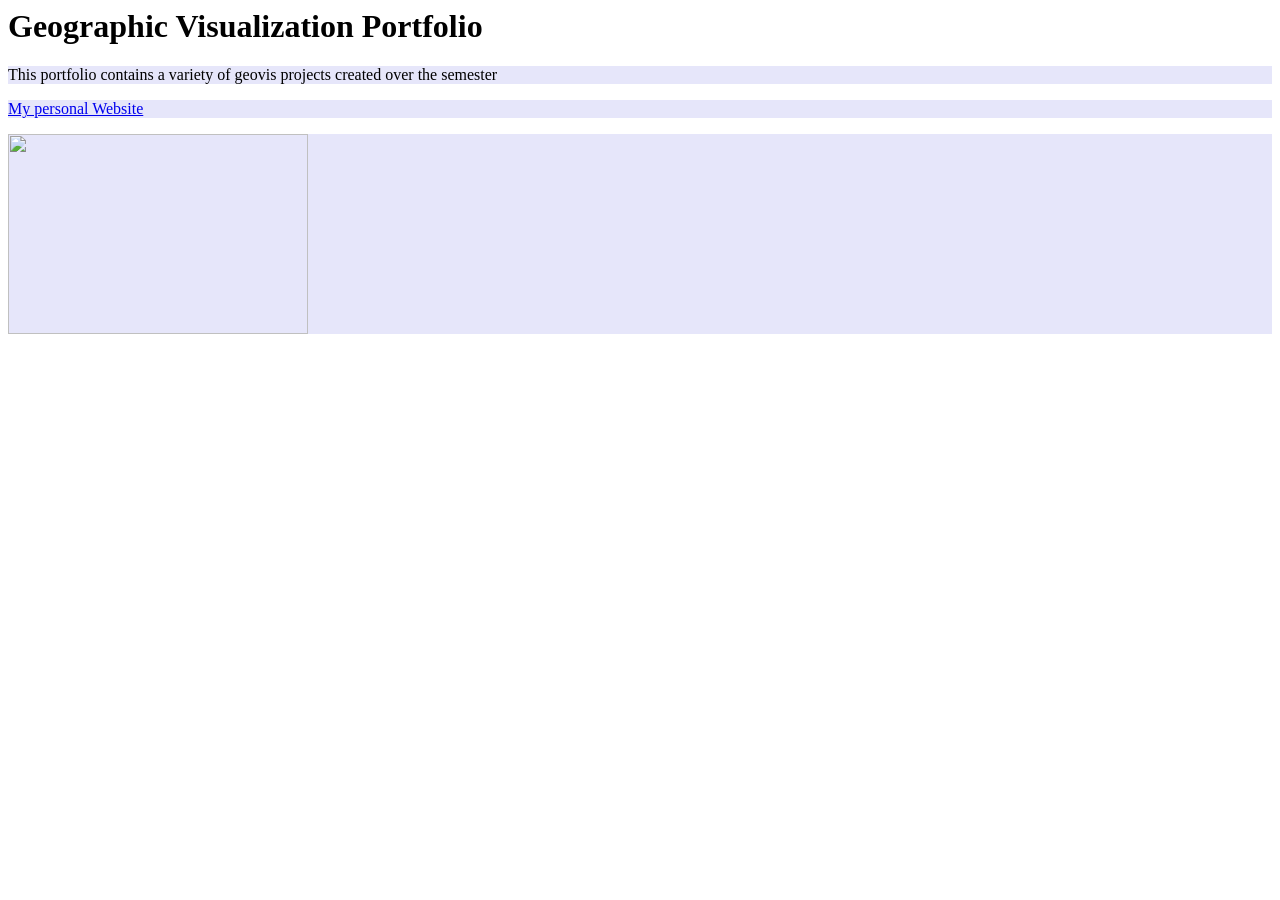
==== index.html @ 64fba442 "Portfolio Styling Created css folder with styling code added into main index.html. Changed font, hea" ====
<!DOCTYPE html
<html>
<!--Put everything inside html tag!-->
<head>
  <title> Geographic Visualization Portfolio </title>

    <link href="css/styles.css" rel="stylesheet">
<!--Background Color = Changes background of paragraph text!-->

</head>
<body>
  <h1> Geographic Visualization Portfolio </h1>
<!-- Generic way of describing titles!-->
  <p> This portfolio contains a variety of geovis projects created over the semester </p>




  <p> <a href="https://geog3540.github.io/obarstad/"> My personal Website </a> </p>
  <!-- This is the URL to my github website, the title next to it is the name of the link to click on that views the website !-->




<p> <img src="images/squirrelTEST.jpg" style="width:300px; height:200px;" /> </p>
<!-- Download image (maps) to d: drive Github folder and type in anme of file to upload image !-->
<!-- index.html is within same folder as image, you can include images within folder for organization, then you must change the name of to 'image/squirrelTEST.jpg' so you it will from that folder !-->




</body>





</html>
---- css/styles.css ----
p {
background-color: #E6E6FA

}

h1 {
  font-family: Geneva;
  color: black
}

a:hover{
  color: purple
}
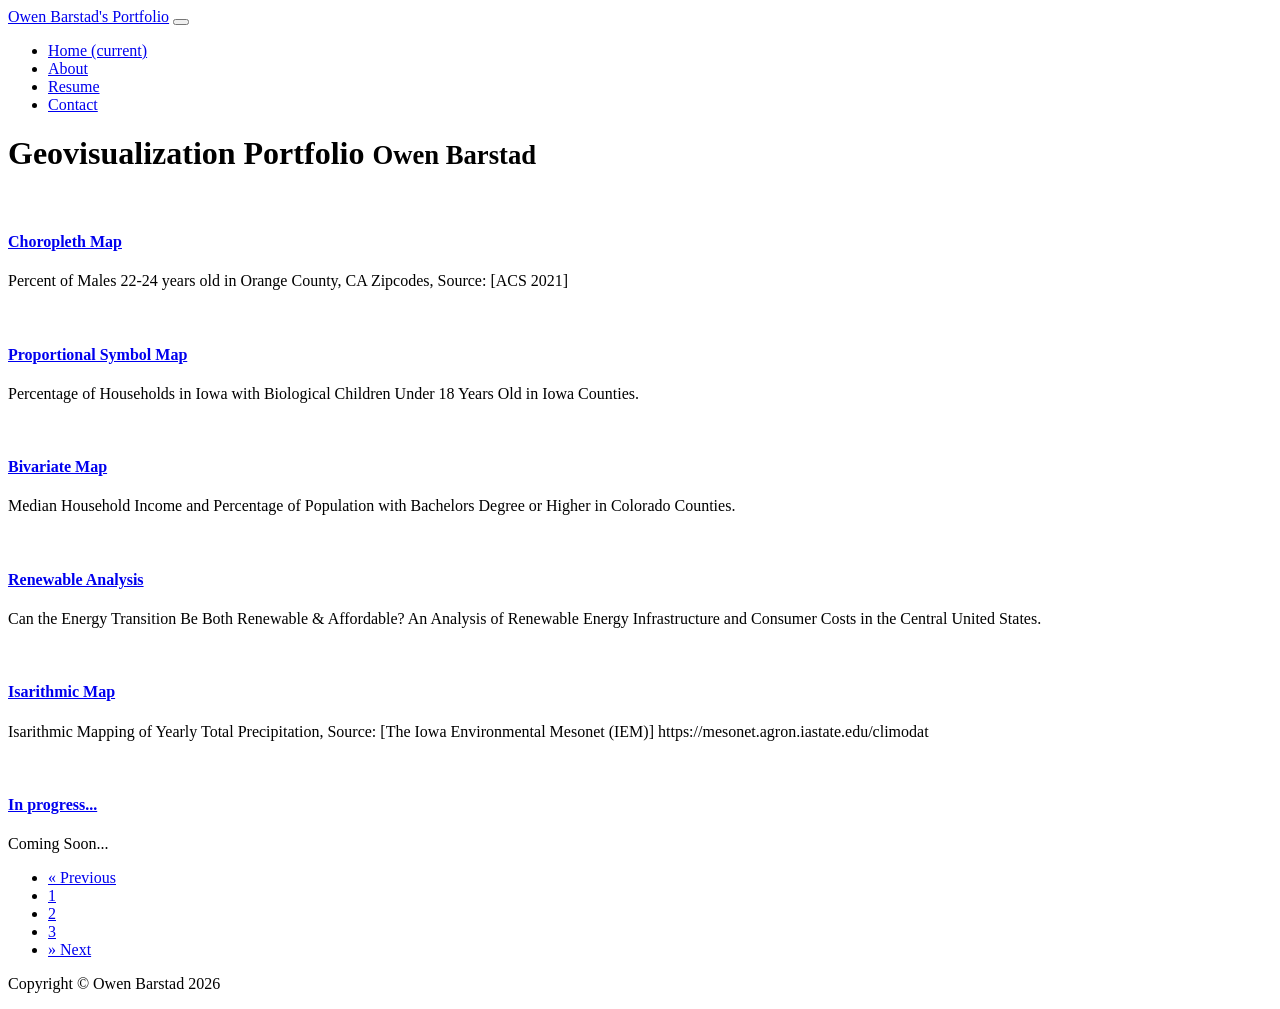
==== commit 761abc3a: "'About' Added in better About Me section. Minor revision on titles." ====
--- a/index.html
+++ b/index.html
@@ -1,38 +1,171 @@
-<!DOCTYPE html
-<html>
-<!--Put everything inside html tag!-->
-<head>
-  <title> Geographic Visualization Portfolio </title>
+<!DOCTYPE html>
+<html lang="en">
 
-    <link href="css/styles.css" rel="stylesheet">
-<!--Background Color = Changes background of paragraph text!-->
+  <head>
 
-</head>
-<body>
-  <h1> Geographic Visualization Portfolio </h1>
-<!-- Generic way of describing titles!-->
-  <p> This portfolio contains a variety of geovis projects created over the semester </p>
+    <meta charset="utf-8">
+    <meta name="viewport" content="width=device-width, initial-scale=1, shrink-to-fit=no">
+    <meta name="description" content="">
+    <meta name="author" content="">
 
+    <title>GeoVis Portfolio</title>
 
+    <!-- Bootstrap core CSS -->
+    <link href="vendor/bootstrap/css/bootstrap.min.css" rel="stylesheet">
 
+    <!-- Custom styles for this template -->
+    <link href="css/3-col-portfolio.css" rel="stylesheet">
 
-  <p> <a href="https://geog3540.github.io/obarstad/"> My personal Website </a> </p>
-  <!-- This is the URL to my github website, the title next to it is the name of the link to click on that views the website !-->
+  </head>
 
+  <body>
 
+    <!-- Navigation -->
+    <nav class="navbar navbar-expand-lg navbar-dark bg-dark fixed-top">
+      <div class="container">
+        <a class="navbar-brand" href="index.html">Owen Barstad's Portfolio</a>
+        <button class="navbar-toggler" type="button" data-toggle="collapse" data-target="#navbarResponsive" aria-controls="navbarResponsive" aria-expanded="false" aria-label="Toggle navigation">
+          <span class="navbar-toggler-icon"></span>
+        </button>
+        <div class="collapse navbar-collapse" id="navbarResponsive">
+          <ul class="navbar-nav ml-auto">
+            <li class="nav-item active">
+              <a class="nav-link" href="index.html">Home
+                <span class="sr-only">(current)</span>
+              </a>
+            </li>
+            <li class="nav-item">
+              <a class="nav-link" href="shortbio.html">About</a>
+            </li>
+            <li class="nav-item">
+              <a class="nav-link" href="files/resume2026.pdf">Resume</a>
+            </li>
+            <li class="nav-item">
+              <a class="nav-link" href="mailto:owen-barstad@uiowa.edu">Contact</a>
+            </li>
+          </ul>
+        </div>
+      </div>
+    </nav>
 
+    <!-- Page Content -->
+    <div class="container">
 
-<p> <img src="images/squirrelTEST.jpg" style="width:300px; height:200px;" /> </p>
-<!-- Download image (maps) to d: drive Github folder and type in anme of file to upload image !-->
-<!-- index.html is within same folder as image, you can include images within folder for organization, then you must change the name of to 'image/squirrelTEST.jpg' so you it will from that folder !-->
+      <!-- Page Heading -->
+      <h1 class="my-4">Geovisualization Portfolio
+        <small>Owen Barstad</small>
+      </h1>
 
+      <div class="row">
+        <div class="col-lg-4 col-sm-6 portfolio-item">
+          <div class="card h-100">
+            <a href="#"><img class="card-img-top" src="mapimages/choropleth1.png" alt=""></a>
+            <div class="card-body">
+              <h4 class="card-title">
+                <a href="https://observablehq.com/d/becd263b1c3b980b">Choropleth Map</a>
+              </h4>
+              <p class="card-text">Percent of Males 22-24 years old in Orange County, CA Zipcodes, Source: [ACS 2021]</p>
+            </div>
+          </div>
+        </div>
+        <div class="col-lg-4 col-sm-6 portfolio-item">
+          <div class="card h-100">
+            <a href="#"><img class="card-img-top" src="mapimages/graduatedSymbols.png" alt=""></a>
+            <div class="card-body">
+              <h4 class="card-title">
+                <a href="https://observablehq.com/d/53599685af2bff85">Proportional Symbol Map</a>
+              </h4>
+              <p class="card-text">Percentage of Households in Iowa with Biological Children Under 18 Years Old in Iowa Counties. </p>
+            </div>
+          </div>
+        </div>
+        <div class="col-lg-4 col-sm-6 portfolio-item">
+          <div class="card h-100">
+            <a href="#"><img class="card-img-top" src="mapimages/bivariateMap.png" alt=""></a>
+            <div class="card-body">
+              <h4 class="card-title">
+                <a href="https://observablehq.com/d/60eb76ea3e2be752">Bivariate Map</a>
+              </h4>
+              <p class="card-text">Median Household Income and Percentage of Population with Bachelors Degree or Higher in Colorado Counties. </p>
+            </div>
+          </div>
+        </div>
+        <div class="col-lg-4 col-sm-6 portfolio-item">
+          <div class="card h-100">
+            <a href="#"><img class="card-img-top" src="mapimages/energyFigure.png" alt=""></a>
+            <div class="card-body">
+              <h4 class="card-title">
+                <a href="https://observablehq.com/d/af1c53c225a16af6">Renewable Analysis</a>
+              </h4>
+              <p class="card-text">Can the Energy Transition Be Both Renewable & Affordable? An Analysis of Renewable Energy Infrastructure and Consumer Costs in the Central United States. </p>
+            </div>
+          </div>
+        </div>
+        <div class="col-lg-4 col-sm-6 portfolio-item">
+          <div class="card h-100">
+            <a href="#"><img class="card-img-top" src="mapimages/isarithmic.png" alt=""></a>
+            <div class="card-body">
+              <h4 class="card-title">
+                <a href="https://observablehq.com/@caglarkoylu/isarithmic-mapping-geog-3540">Isarithmic Map</a>
+              </h4>
+              <p class="card-text">Isarithmic Mapping of Yearly Total Precipitation, Source: [The Iowa Environmental Mesonet (IEM)] https://mesonet.agron.iastate.edu/climodat</p>
+            </div>
+          </div>
+        </div>
+        <div class="col-lg-4 col-sm-6 portfolio-item">
+          <div class="card h-100">
+            <a href="#"><img class="card-img-top" src="http://placehold.it/700x400" alt=""></a>
+            <div class="card-body">
+              <h4 class="card-title">
+                <a href="#">In progress...</a>
+              </h4>
+              <p class="card-text">Coming Soon...</p>
+            </div>
+          </div>
+        </div>
+      </div>
+      <!-- /.row -->
 
+      <!-- Pagination -->
+      <ul class="pagination justify-content-center">
+        <li class="page-item">
+          <a class="page-link" href="#" aria-label="Previous">
+            <span aria-hidden="true">&laquo;</span>
+            <span class="sr-only">Previous</span>
+          </a>
+        </li>
+        <li class="page-item">
+          <a class="page-link" href="#">1</a>
+        </li>
+        <li class="page-item">
+          <a class="page-link" href="#">2</a>
+        </li>
+        <li class="page-item">
+          <a class="page-link" href="#">3</a>
+        </li>
+        <li class="page-item">
+          <a class="page-link" href="#" aria-label="Next">
+            <span aria-hidden="true">&raquo;</span>
+            <span class="sr-only">Next</span>
+          </a>
+        </li>
+      </ul>
 
+    </div>
+    <!-- /.container -->
 
-</body>
+    <!-- Footer -->
+    <footer class="py-5 bg-dark">
+      <div class="container">
+        <p class="m-0 text-center text-white">Copyright &copy; Owen Barstad 2026</p>
+      </div>
+      <!-- /.container -->
+    </footer>
 
+    <!-- Bootstrap core JavaScript -->
+    <script src="vendor/jquery/jquery.min.js"></script>
+    <script src="vendor/bootstrap/js/bootstrap.bundle.min.js"></script>
 
-
-
+  </body>
 
 </html>
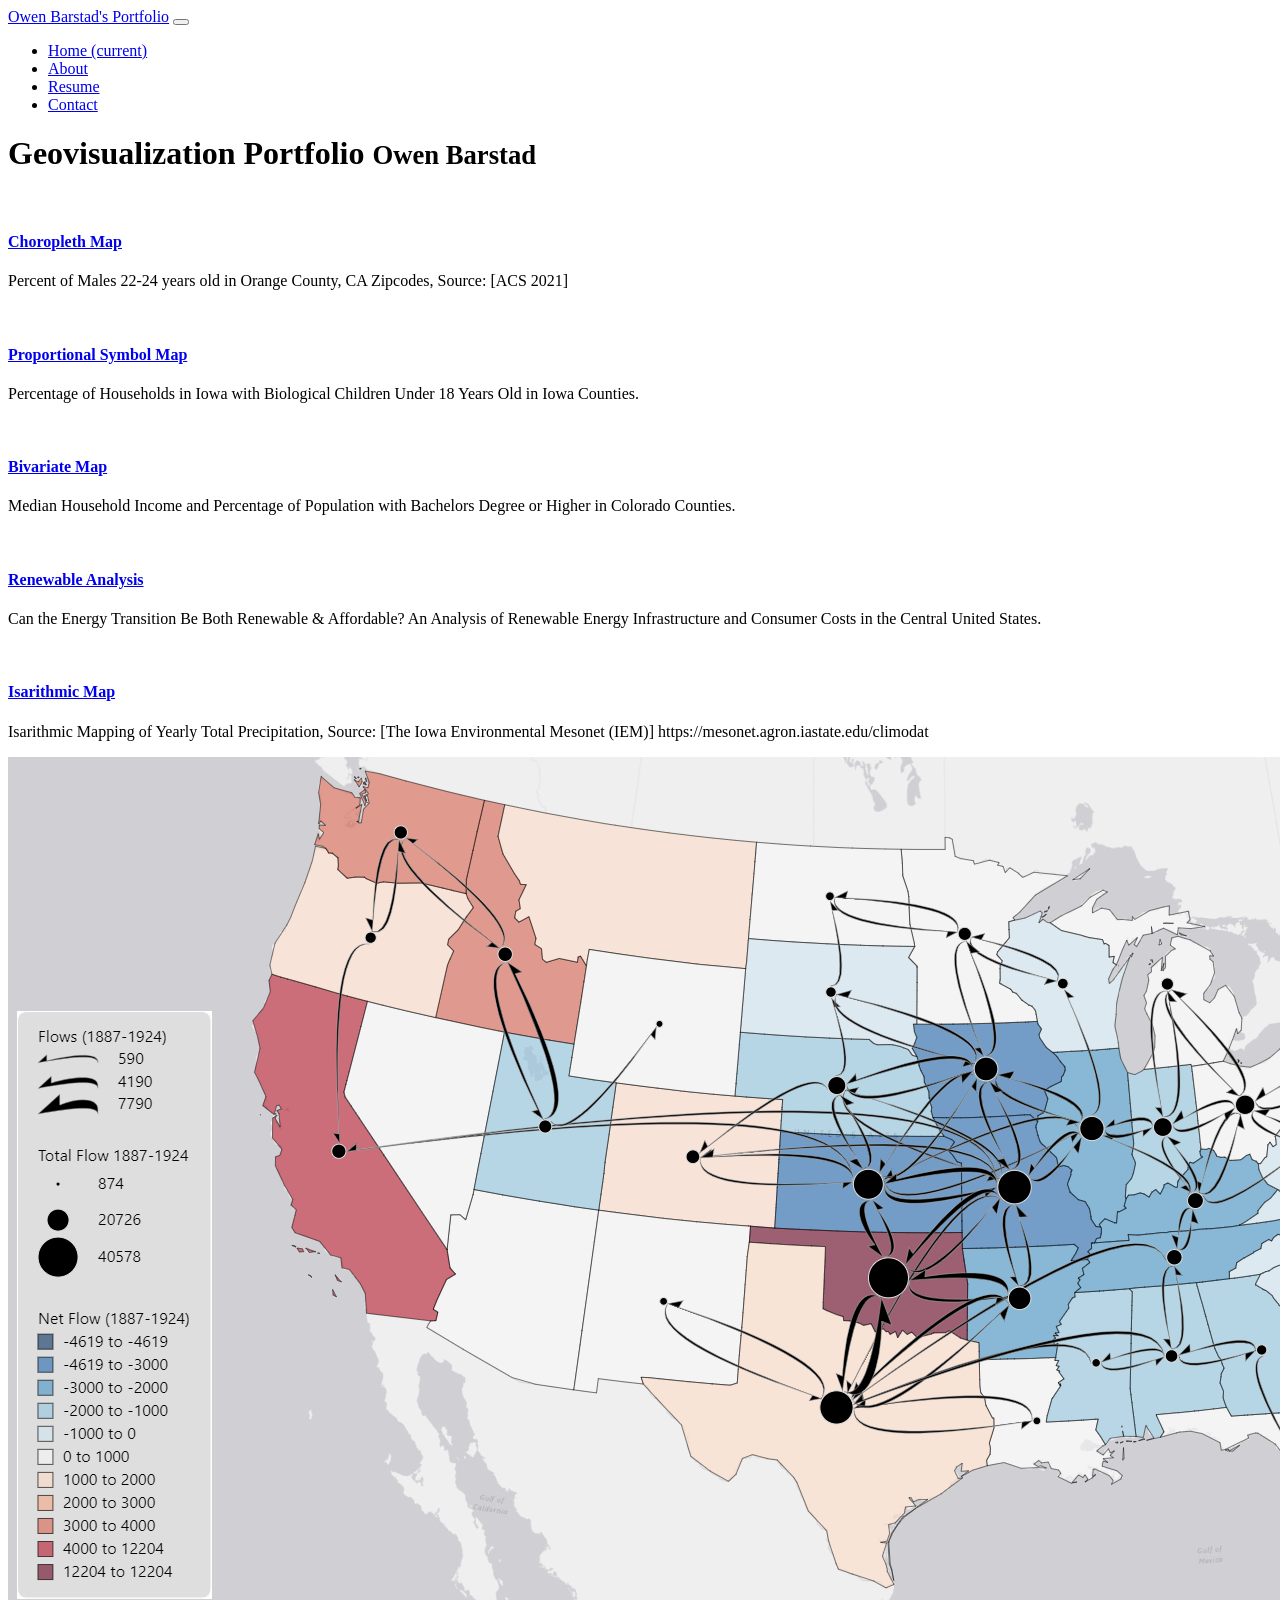
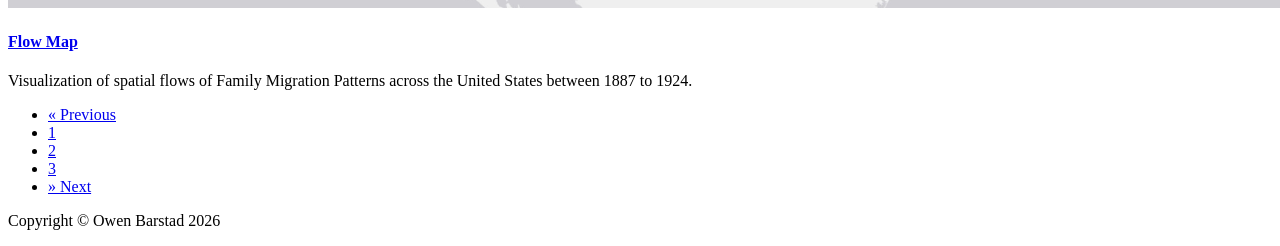
==== commit 93bd4655: "FlowMaphtml Added in FlowMap html webpage, tried to mess with styling but wasn't working since image" ====
--- a/index.html
+++ b/index.html
@@ -114,16 +114,19 @@
         </div>
         <div class="col-lg-4 col-sm-6 portfolio-item">
           <div class="card h-100">
-            <a href="#"><img class="card-img-top" src="http://placehold.it/700x400" alt=""></a>
+            <a href="flowmap.html">
+              <img class="card-img-top" src="mapimages/flowmapper_1887_1924.png" alt="Flow Map">
+            </a>
             <div class="card-body">
               <h4 class="card-title">
-                <a href="#">In progress...</a>
+                <a href="flowmap.html">Flow Map</a>
               </h4>
-              <p class="card-text">Coming Soon...</p>
+              <p class="card-text">
+                Visualization of spatial flows of Family Migration Patterns across the United States between 1887 to 1924.
+              </p>
             </div>
           </div>
         </div>
-      </div>
       <!-- /.row -->
 
       <!-- Pagination -->
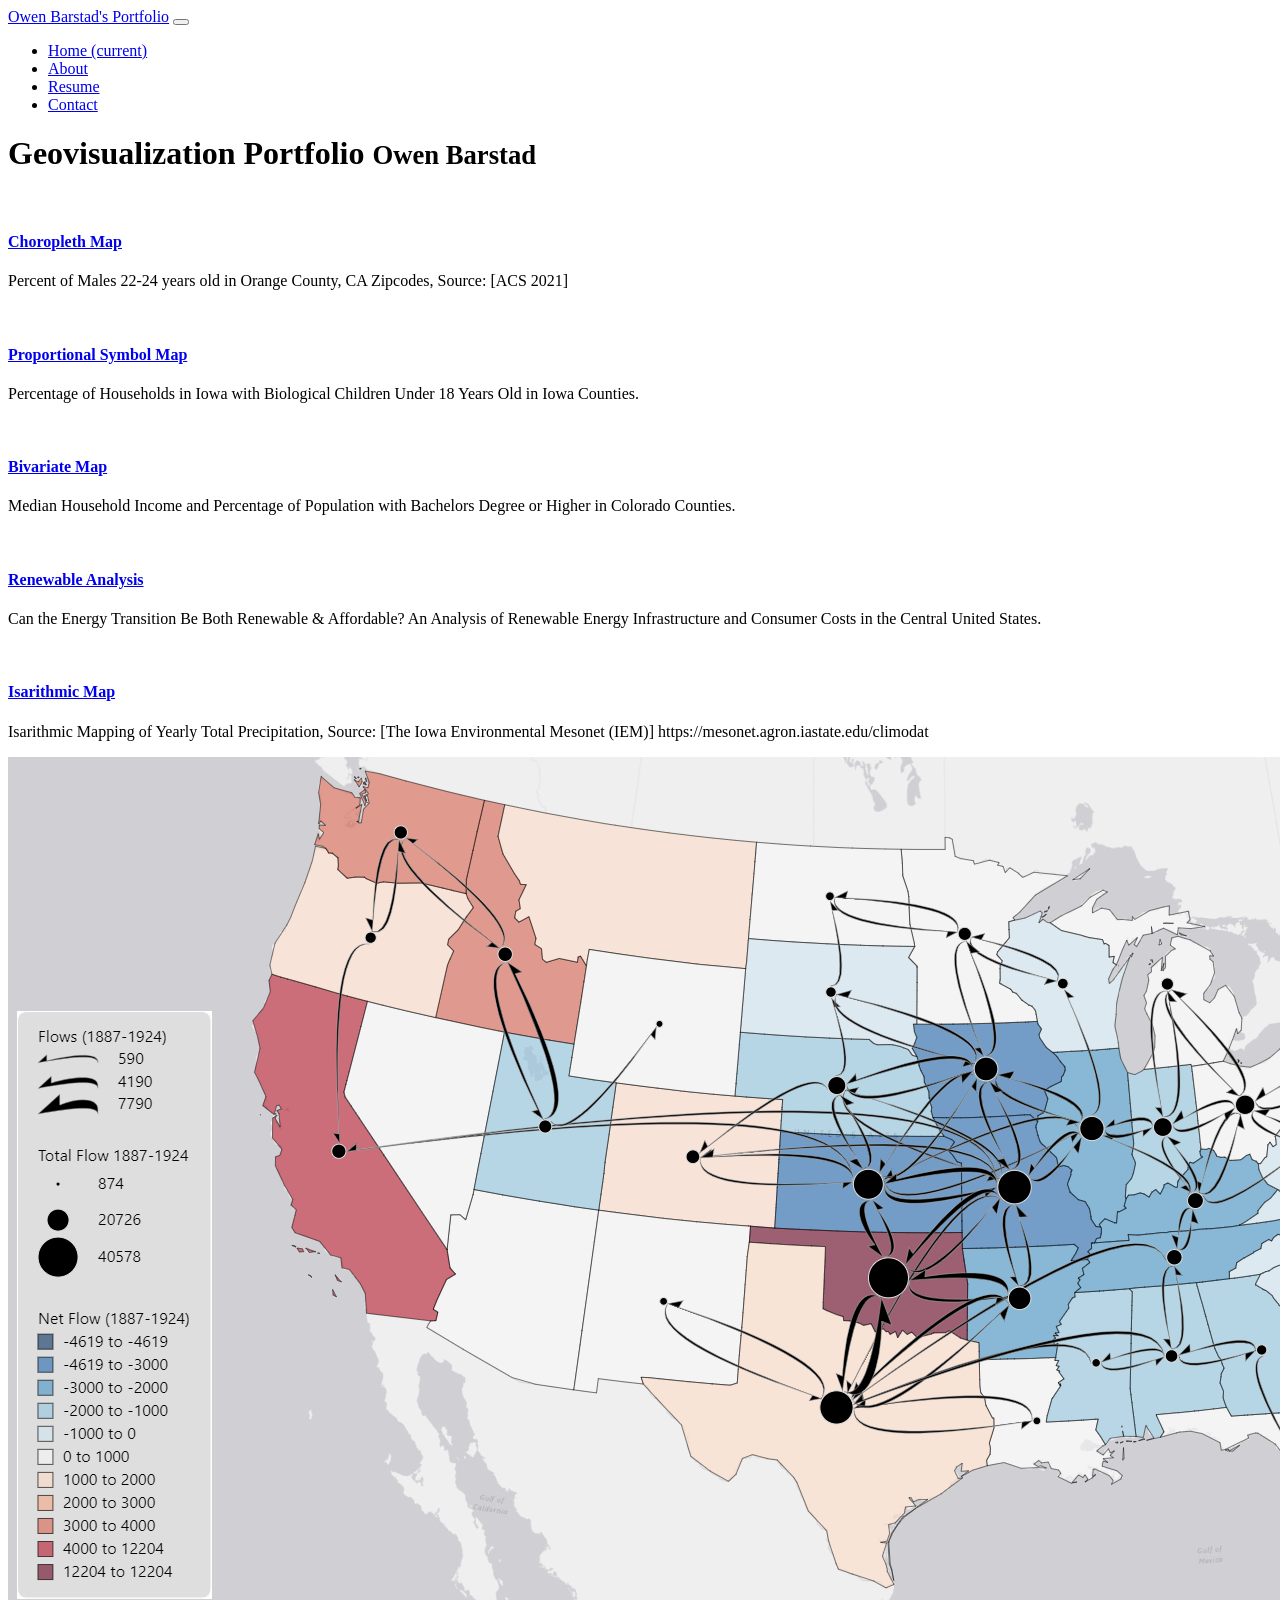
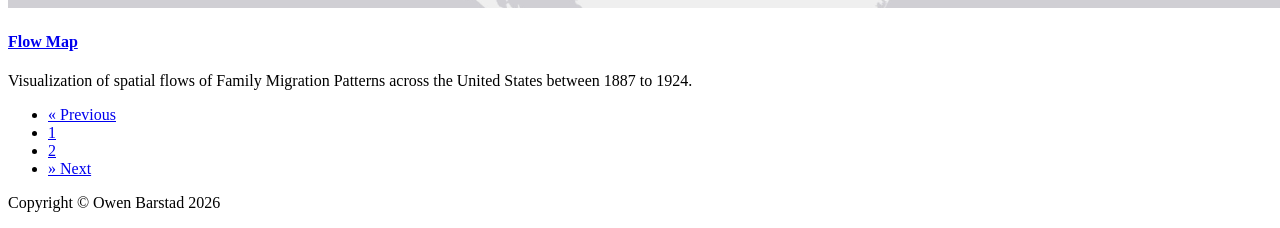
==== commit 92ce38c5: "fixed smallmultiples webpage now when you click oage 2 it takes you to small multiples webpage. Then" ====
--- a/index.html
+++ b/index.html
@@ -141,11 +141,9 @@
           <a class="page-link" href="#">1</a>
         </li>
         <li class="page-item">
-          <a class="page-link" href="#">2</a>
+          <a class="page-link" href="smallmultiples/index.html">2</a>
         </li>
-        <li class="page-item">
-          <a class="page-link" href="#">3</a>
-        </li>
+
         <li class="page-item">
           <a class="page-link" href="#" aria-label="Next">
             <span aria-hidden="true">&raquo;</span>
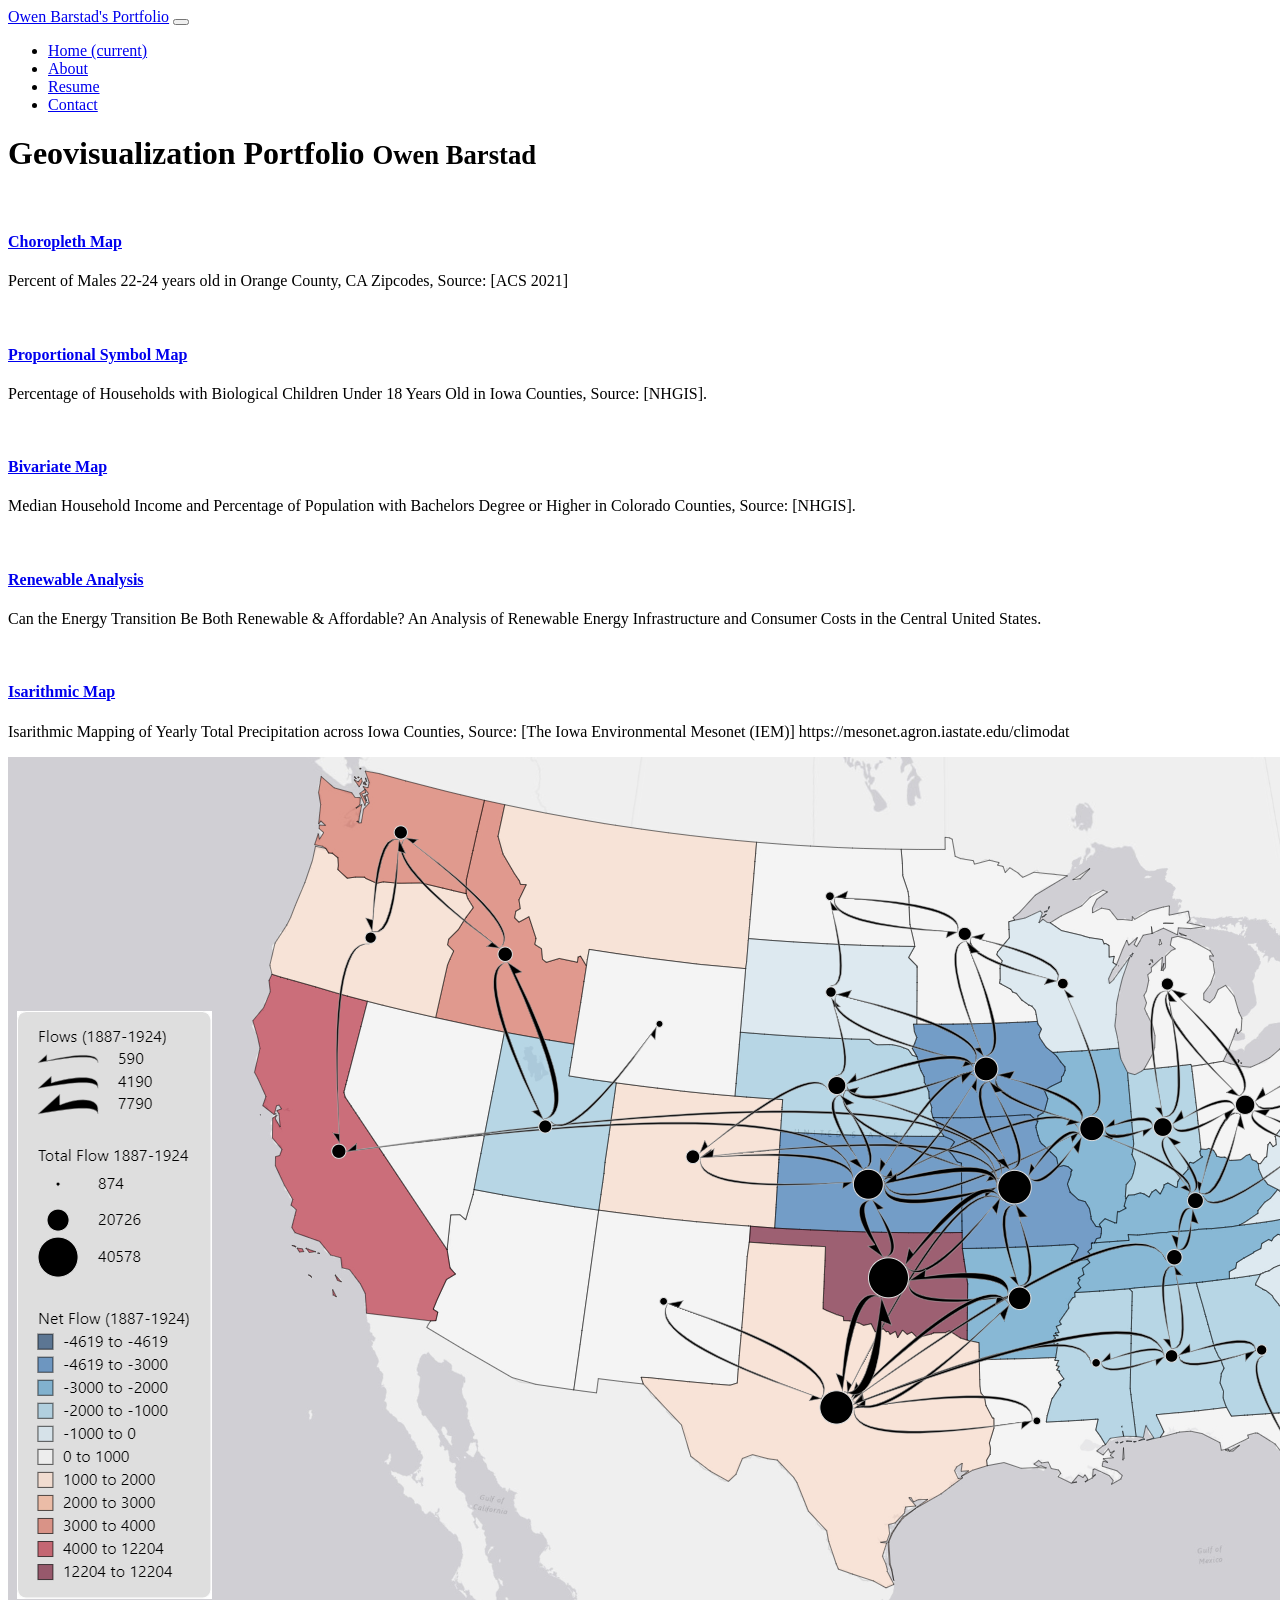
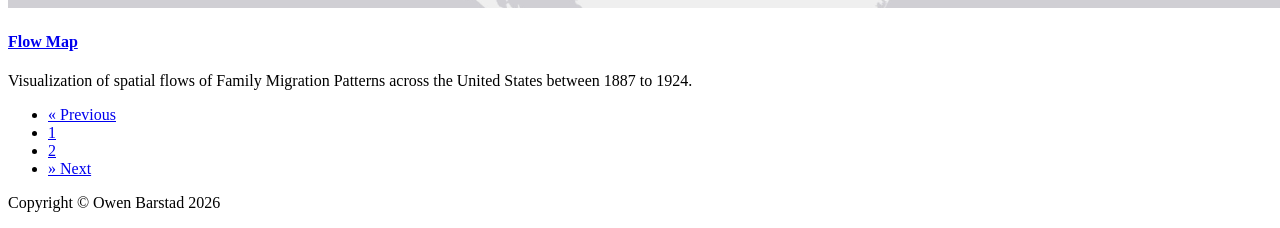
==== commit 8e3e43b0: "finishing touches changed some titles, descriptions, sizing in both main index.html and smalllmultip" ====
--- a/index.html
+++ b/index.html
@@ -75,7 +75,7 @@
               <h4 class="card-title">
                 <a href="https://observablehq.com/d/53599685af2bff85">Proportional Symbol Map</a>
               </h4>
-              <p class="card-text">Percentage of Households in Iowa with Biological Children Under 18 Years Old in Iowa Counties. </p>
+              <p class="card-text">Percentage of Households with Biological Children Under 18 Years Old in Iowa Counties, Source: [NHGIS]. </p>
             </div>
           </div>
         </div>
@@ -86,7 +86,7 @@
               <h4 class="card-title">
                 <a href="https://observablehq.com/d/60eb76ea3e2be752">Bivariate Map</a>
               </h4>
-              <p class="card-text">Median Household Income and Percentage of Population with Bachelors Degree or Higher in Colorado Counties. </p>
+              <p class="card-text">Median Household Income and Percentage of Population with Bachelors Degree or Higher in Colorado Counties, Source: [NHGIS]. </p>
             </div>
           </div>
         </div>
@@ -108,7 +108,7 @@
               <h4 class="card-title">
                 <a href="https://observablehq.com/@caglarkoylu/isarithmic-mapping-geog-3540">Isarithmic Map</a>
               </h4>
-              <p class="card-text">Isarithmic Mapping of Yearly Total Precipitation, Source: [The Iowa Environmental Mesonet (IEM)] https://mesonet.agron.iastate.edu/climodat</p>
+              <p class="card-text">Isarithmic Mapping of Yearly Total Precipitation across Iowa Counties, Source: [The Iowa Environmental Mesonet (IEM)] https://mesonet.agron.iastate.edu/climodat</p>
             </div>
           </div>
         </div>
